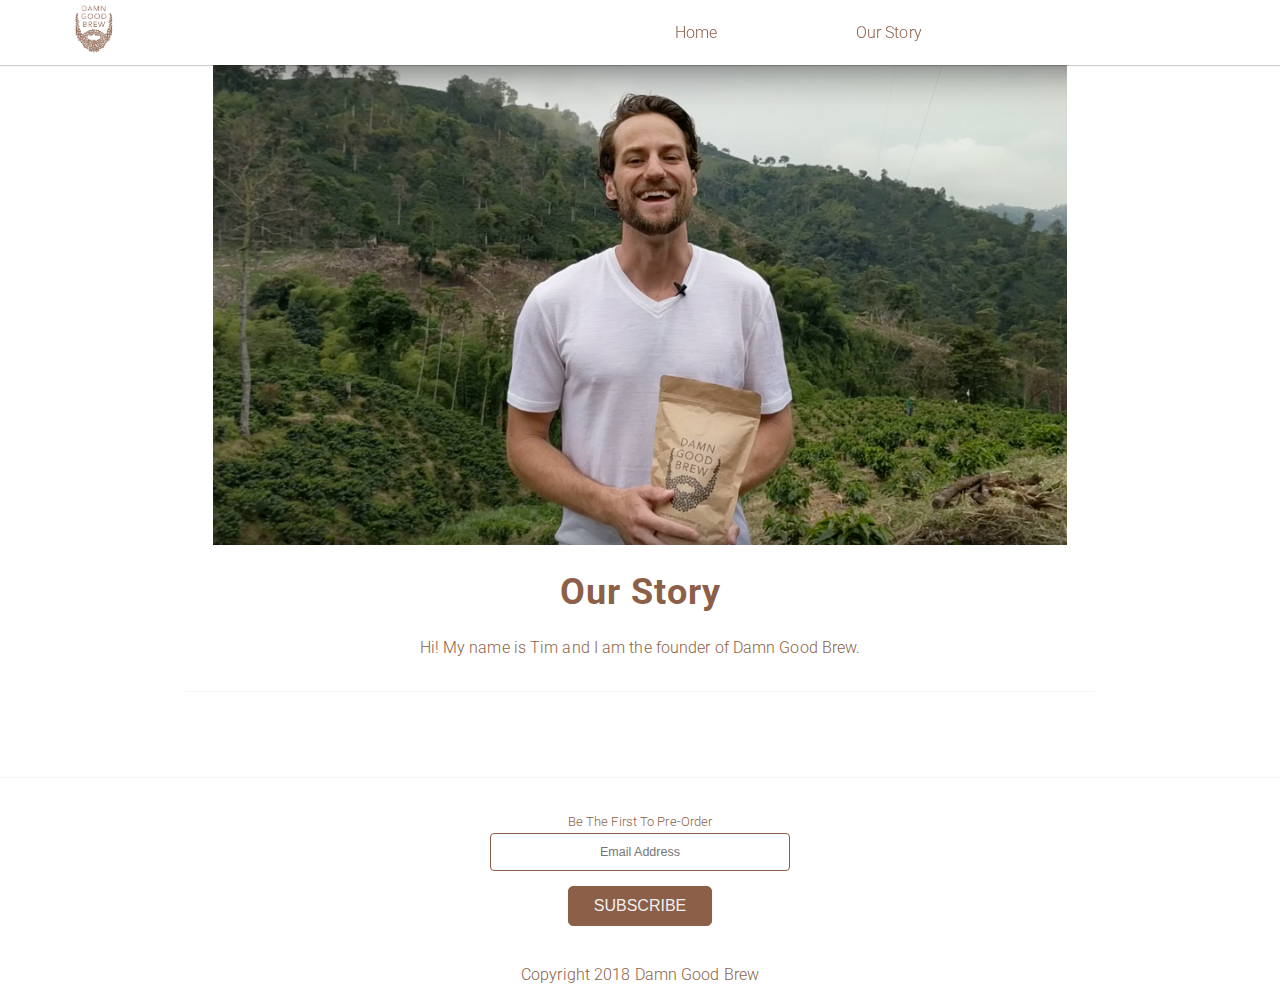
==== about.html @ 1d18ac54 "added about page" ====
<!DOCTYPE html>

<html>

	<head>
		<!-- Global site tag (gtag.js) - Google Analytics -->
		<script async src="https://www.googletagmanager.com/gtag/js?id=UA-119664334-1"></script>
		<script>
		  window.dataLayer = window.dataLayer || [];
		  function gtag(){dataLayer.push(arguments);}
		  gtag('js', new Date());
		  gtag('config', 'UA-119664334-1');
		</script>

		<link rel="stylesheet" type="text/css" href="./useful.ly.css">

		<link href="https://fonts.googleapis.com/css?family=Roboto:300,500" rel="stylesheet">
		<link rel="stylesheet" href="https://use.fontawesome.com/releases/v5.0.13/css/all.css" integrity="sha384-DNOHZ68U8hZfKXOrtjWvjxusGo9WQnrNx2sqG0tfsghAvtVlRW3tvkXWZh58N9jp" crossorigin="anonymous">
		<link href="https://cdn.snipcart.com/themes/2.0/base/snipcart.min.css" type="text/css" rel="stylesheet" />

		<!-- SEO meta tags -->
		<title>DamnGoodBrew</title>
		<meta name="viewport" content="width=device-width, initial-scale=1">
		<meta name="keywords" content="Cold Brew, Coffee, Iced Coffee, Fair Trade, Organic, Single-Origin, Quality Coffee">
		<meta name="description" content="Have the best coffee anywhere you go with #damngoodbrew">
		<link rel="shortcut icon" href="./img/favicon.png" />
		<meta name="google-site-verification" content="-f8eXRr4Ea2OUamCsB8qsf9kHqmr0ABTyuolC-84EpI" />
		<meta name="p:domain_verify" content="388784ecf19bbda158e9091c620f6331"/>
	</head>

	<body>
		
		<!-- Begin Navigation Bar -->
		<div id="close-nav" class="menu hidden-desktop">
			<i class="fas fa-times fa-lg"></i>
		</div>
		<div id="open-nav" class="menu hidden-desktop">
			<i class="fas fa-bars fa-lg"></i>
		</div>

		<nav id="nav" class="nav flex center hidden-mobile">
			<a href="index.html">
				<img class="logo" src="./img/logo.jpg">
			</a>
			<div></div>
			<div></div>
			<div></div>
			<a href="/">Home</a>
			<a href="/about">Our Story</a>
			<div style="max-width: 250px;">
				<a href="https://www.instagram.com/damngoodbrew/" target="_blank">
					<i class="fab fa-instagram fa-lg"></i>
				</a>
				<a href="https://www.facebook.com/Damn-Good-Brew-176908019649167/" target="_blank">
					<i class="fab fa-facebook-f fa-lg"></i>
				</a>
				<a href="https://www.youtube.com/" target="_blank">
					<i class="fab fa-youtube fa-lg"></i>
				</a>
			</div>
		</nav>
		<!-- End Navigation Bar -->








		<!-- Begin Homepage Here -->
		<div style="padding-top: 65px;" class="flex flex-8 center text-center">
			<img src="./img/about-hero.jpg">
		</div>







		<section>
			<div class="text-center">
				<h2><b>Our Story</b></h2>
				<p>Hi! My name is Tim and I am the founder of Damn Good Brew.</p>
			</div>

			<hr/>

		</section>


		




		<hr/>

		<!-- Mailchimp Form -->
		<div id="mc_embed_signup" class="flex center text-center">
			<form action="https://useful.us3.list-manage.com/subscribe/post?u=039197b0b22c39f4adf21fc88&amp;id=5b25f9b28f" method="post" id="mc-embedded-subscribe-form" name="mc-embedded-subscribe-form" class="validate" target="_blank" novalidate>
				<div id="mc_embed_signup_scroll">
					<small>Be The First To Pre-Order</small>
					<input type="email" placeholder="Email Address" value="" name="EMAIL" class="required" id="mce-EMAIL">
					
					<div id="mce-responses">
						<div id="mce-error-response" style="display:none"></div>
						<div id="mce-success-response" style="display:none"></div>
					</div>    
					<!-- real people should not fill this in and expect good things - do not remove this or risk form bot signups-->
					
					<div style="position: absolute; left: -5000px;" aria-hidden="true">
						<input type="text" name="b_039197b0b22c39f4adf21fc88_5b25f9b28f" tabindex="-1" value="">
					</div>
					
					<input type="submit" value="Subscribe" name="subscribe" id="mc-embedded-subscribe" class="button">
				</div>
			</form>
		</div>

		<!-- Begin Footer Here -->
		<footer class="text-center">
			<div style="max-width: 250px;" class="flex center">
				<a href="https://www.instagram.com/damngoodbrew/" target="_blank">
					<i class="fab fa-instagram fa-lg"></i>
				</a>
				<a href="https://www.facebook.com/Damn-Good-Brew-176908019649167/" target="_blank">
					<i class="fab fa-facebook-f fa-lg"></i>
				</a>
				<a href="https://www.youtube.com/" target="_blank">
					<i class="fab fa-youtube fa-lg"></i>
				</a>
			</div>

			<p>Copyright 2018 Damn Good Brew</p>
		</footer>

	</body>

	<script src="https://ajax.googleapis.com/ajax/libs/jquery/3.3.1/jquery.min.js"></script>
	<script src="https://cdn.snipcart.com/scripts/2.0/snipcart.js" id="snipcart" data-api-key="N2JjYmRiOGYtZDVmOS00MzUwLTlhNGEtM2QwZTgwNTVjYjM2NjM2NjM5MzI3Nzk4NjI0NTAx"></script>
	<script src="./useful.ly.js"></script>

</html>
---- useful.ly.css ----
*,
*:after,
*:before {
  box-sizing: inherit;
  margin: 0;
}

html {
  box-sizing: border-box;
  font-size: 62.5%;
}

body {
  color: #8b5f48;
  font-family: 'Roboto', sans-serif, Helvetica; 
  font-size: 1.6rem;
  font-weight: 300;
  letter-spacing: .01rem;
  line-height: 1.6;
}

h1,
h2,
h3,
h4,
h5,
h6 {
  font-weight: 300;
  letter-spacing: .1rem;
  margin-bottom: 2.0rem;
  margin-top: 0;
}

h1 {
  font-size: 4.6rem;
  line-height: 1.2;
}

h2 {
  font-size: 3.6rem;
  line-height: 1.25;
}

h3 {
  font-size: 2.8rem;
  line-height: 1.3;
}

h4 {
  font-size: 2.2rem;
  line-height: 1.35;
}

h5 {
  font-size: 1.8rem;
  line-height: 1.5;
}

h6 {
  font-size: 1.6rem;
  line-height: 1.4;
}

b,
strong {
  font-weight: bold;
}

p {
  margin-top: 0;
  margin-bottom: 1.5rem;
}

input,
select,
textarea {
  margin-bottom: 1.5rem;
}

img {
  max-width: 100%;
}

hr {
  border: 0;
  border-top: 0.1rem solid #f4f5f6;
  margin: 3.0rem 0;
}

.button,
button,
input[type='submit'] {
  padding: 10px 25px;
  border: 1px solid #8b5f48;
  font-size: 16px;
  color: #efefef;
  background-color: #8b5f48;
  border-radius: .5rem;
  text-transform: uppercase;
  margin-bottom: 1.0rem;
}

.button:hover,
button:hover,
input[type='submit']:hover {
  background-color: #6f4c3a;
  border: 1px solid #6f4c3a;
}

input[type='email'],
input[type='number'],
input[type='password'],
input[type='text'],
textarea,
select {
  border: 0.1rem solid #8b5f48;
  color: #8b5f48;
  border-radius: .4rem;
  box-shadow: none;
  box-sizing: inherit;
  height: 3.8rem;
  padding: .6rem 1.0rem;
  width: 100%;
  max-width: 300px;
  text-align: center;
  font-size: 1.25rem;
  padding-right: 1rem;
}

input[type='email']:focus,
input[type='number']:focus,
input[type='password']:focus,
input[type='text']:focus,
textarea:focus,
select:focus {
  outline: 0;
}

input[type='checkbox'],
input[type='radio'] {
  display: inline;
}

label {
  display: block;
  font-size: 1.6rem;
  font-weight: 700;
  margin-bottom: .5rem;
}

a {
  color: #8b5f48;
  text-decoration: none;
}

a:focus, 
a:hover {
  color: #6f4c3a;
}

i {
  padding: 25px;
}

section {
  max-width: 960px;
  margin: auto;
  padding: 25px;
}

/* Flexbox Properties Start */ 
.flex  {
  display: flex;        
  flex-wrap: wrap;
}
.center {
  justify-content: space-around;
  align-items: center;
  margin: auto;
}
.left {
  justify-content: flex-start;
}
.right {
  justify-content: flex-end;
}
.bottom {
  align-items: flex-end;
}
.top {
  align-items: flex-start;
}
/* Flexbox Properties End */ 

.text-center {
  text-align: center;
}
.text-left {
  text-align: left;
}
.text-right {
  text-align: right;
}
.hidden-desktop {
  display: none;
}
.hidden-mobile {
  display: flex;
}
.hidden {
  display: none !important;
}

/* Grid System Desktop */ 
.flex-12 {
  width: 100%;
}
.flex-11 {
  width: 91.6666%;
}
.flex-10 {
  width: 83.3333%;
}
.flex-9 {
  width: 74.9999%;
}
.flex-8 {
  width: 66.6666%;
}
.flex-7 {
  width: 58.3333%;
}
.flex-6 {
  width: 50%;
}
.flex-5 {
  width: 41.6666%;
}
.flex-4 {
  width: 33.3333%;
}
.flex-3 {
  width: 25%;
}
.flex-2 {
  width: 16.6666%;
}
.flex-1 {
  width: 8.3333%;
}

/* Modal Start */
.modal {
  position: fixed; /* Stay in place */
  z-index: 1; /* Sit on top */
  top: 0;
  left: 0;
  width: 100%; /* Full width */
  height: 100%; /* Full height */
  background-color: #000; /* Fallback color */
  background-color: rgba(0,0,0,0.4); /* Black w/ opacity */
}
.modal-content {
  background-color: #fff;
  padding: 25px;
}
/* Modal End */

.nav {
  height: 65px;
  box-shadow: 0 1px 1px rgba(0,0,0,.2);
  position: fixed;
  width: 100%;
  background-color: #fff;
  top: 0;
}

.logo {
  width: 50px;
}

.box {
  background-color: #fff;
  box-shadow: 1px 2px 3px rgba(0,0,0,.5);
  padding: 25px;
}

.blog-post {
  padding-top: 75px;
}

.instagram-post {
  padding: 25px;
  max-width: 300px;
}

.arrow {
  width: 100px;
  padding: 20px;
}

.hero {
  background-image: url(./img/beans.jpg);
  background-size: cover;
  background-position: center;
  min-height: 100vh;
}

@media only screen and (max-width : 480px) {
  .flex-mobile-12 {
    width: 100%;
  }
  .flex-mobile-11 {
    width: 91.6666%;
  }
  .flex-mobile-10 {
    width: 83.3333%;
  }
  .flex-mobile-9 {
    width: 74.9999%;
  }
  .flex-mobile-8 {
    width: 66.6666%;
  }
  .flex-mobile-7 {
    width: 58.3333%;
  }
  .flex-mobile-6 {
    width: 50%;
  }
  .flex-mobile-5 {
    width: 41.6666%;
  }
  .flex-mobile-4 {
    width: 33.3333%;
  }
  .flex-mobile-3 {
    width: 25%;
  }
  .flex-mobile-2 {
    width: 16.6666%;
  }
  .flex-mobile-1 {
    width: 8.3333%;
  }
  .hidden-desktop {
    display: flex;
  }
  .hidden-mobile {
    display: none;
  }
  .reverse {
    flex-direction: column-reverse;
  }

  .nav {
    height: 100%;
    width: 100%;
    z-index: 1;
    top: 0;
    left: 0;
    flex-direction: column;
  }

  .menu {
    display: block;
    position: fixed;
    top: 0;
    right: 0;
    z-index: 2; 
    background-color: #fff;
  }
  
  .logo {
    width: 150px;
  }
}


.youtube {
  position: relative;
  padding-bottom: 35.25%; /* 16:9 */
  padding-top: 25px;
  height: 0;
}
.youtube iframe {
  position: absolute;
  top: 0;
  left: 0;
  width: 100%;
  height: 100%;
}
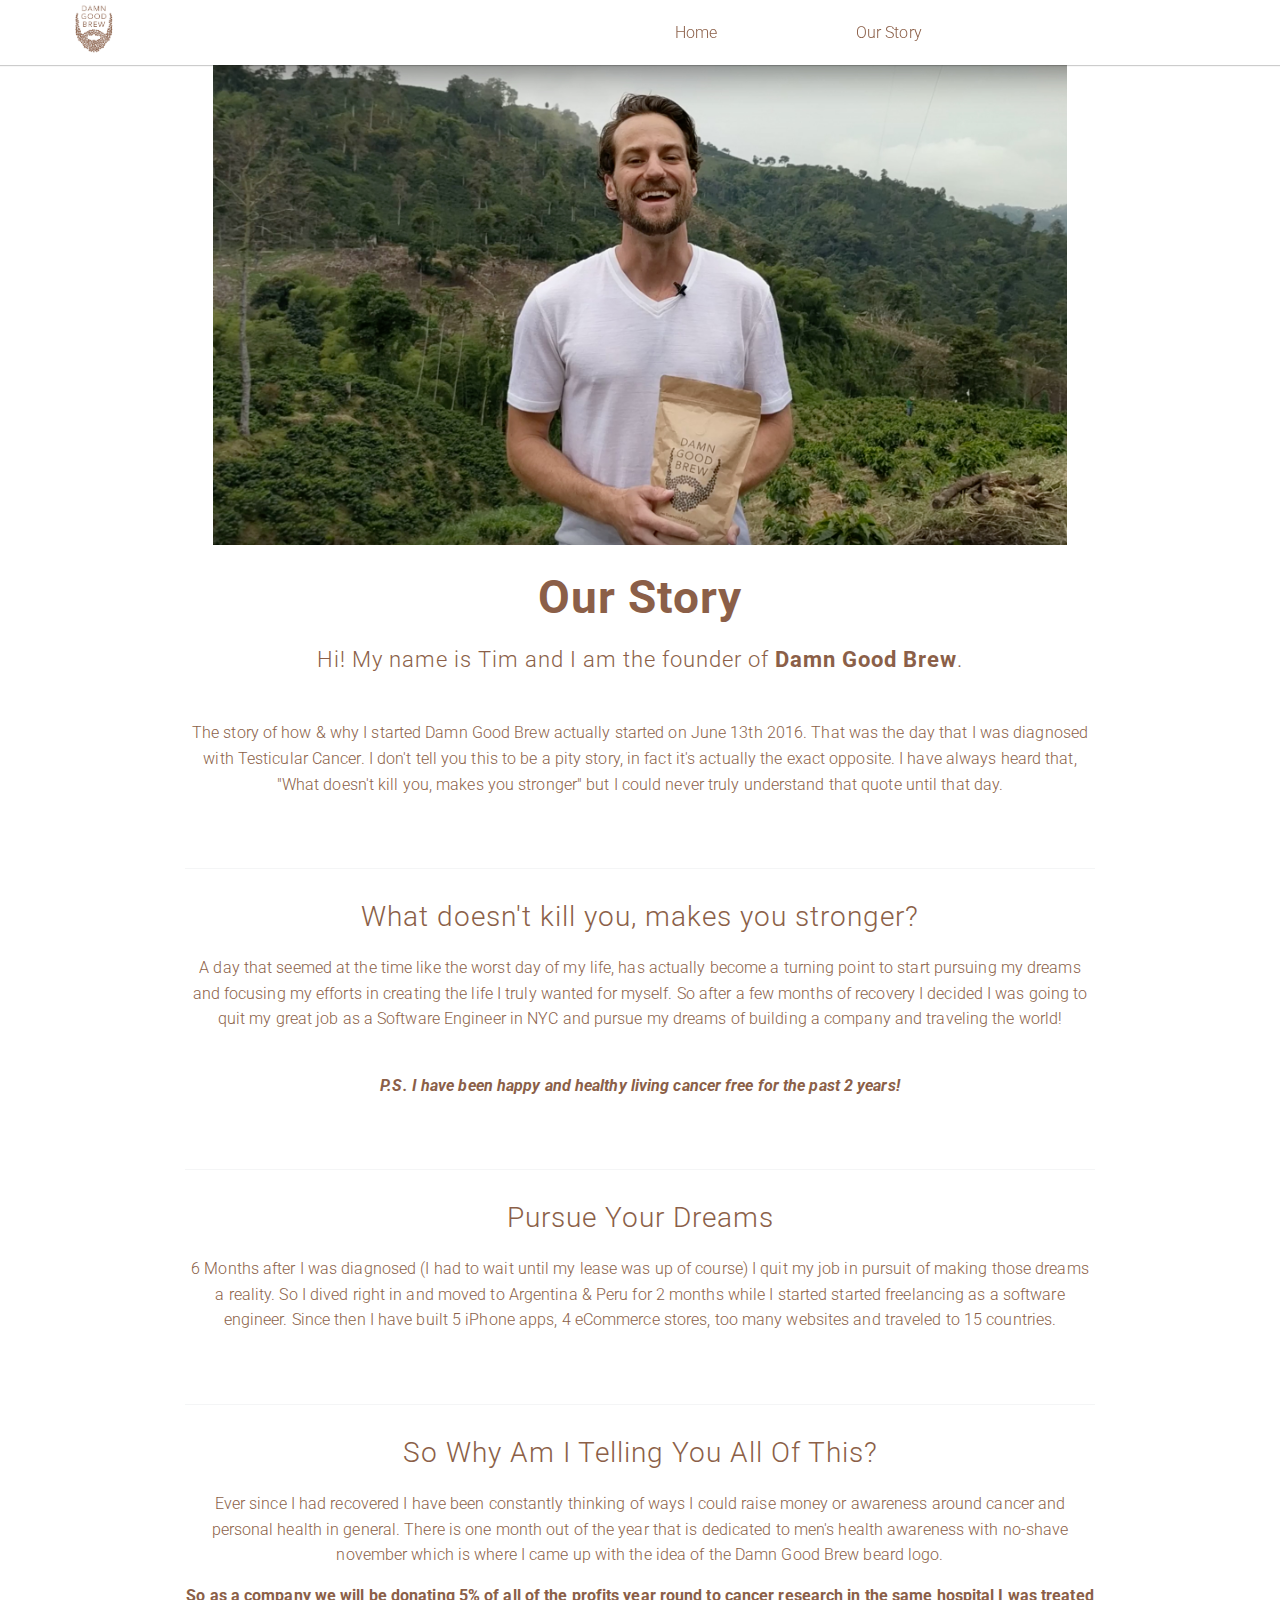
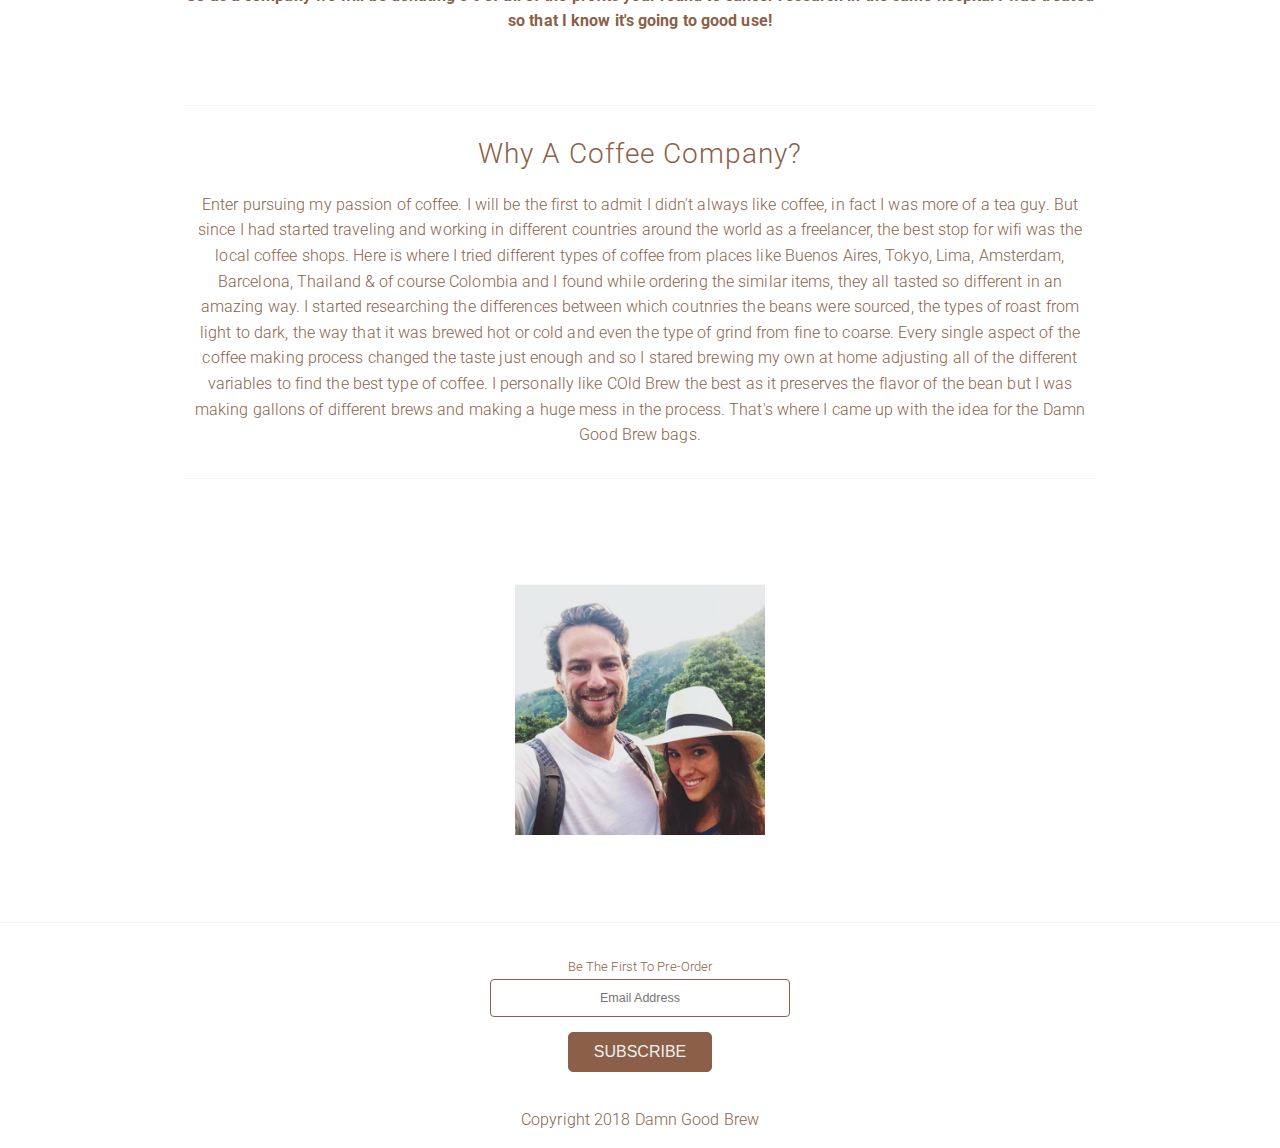
==== commit 5c45be17: "added first iteration of the about page" ====
--- a/about.html
+++ b/about.html
@@ -39,7 +39,7 @@
 		</div>
 
 		<nav id="nav" class="nav flex center hidden-mobile">
-			<a href="index.html">
+			<a href="/">
 				<img class="logo" src="./img/logo.jpg">
 			</a>
 			<div></div>
@@ -51,10 +51,10 @@
 				<a href="https://www.instagram.com/damngoodbrew/" target="_blank">
 					<i class="fab fa-instagram fa-lg"></i>
 				</a>
-				<a href="https://www.facebook.com/Damn-Good-Brew-176908019649167/" target="_blank">
+				<a href="https://www.facebook.com/DamnGoodBrew-2046188692299612/" target="_blank">
 					<i class="fab fa-facebook-f fa-lg"></i>
 				</a>
-				<a href="https://www.youtube.com/" target="_blank">
+				<a href="https://www.youtube.com/channel/UCvCLh3Y07lJEbnAearKdtsg" target="_blank">
 					<i class="fab fa-youtube fa-lg"></i>
 				</a>
 			</div>
@@ -69,7 +69,7 @@
 
 
 		<!-- Begin Homepage Here -->
-		<div style="padding-top: 65px;" class="flex flex-8 center text-center">
+		<div style="padding-top: 65px;" class="flex flex-8 flex-mobile-12 center text-center">
 			<img src="./img/about-hero.jpg">
 		</div>
 
@@ -81,14 +81,49 @@
 
 		<section>
 			<div class="text-center">
-				<h2><b>Our Story</b></h2>
-				<p>Hi! My name is Tim and I am the founder of Damn Good Brew.</p>
+				<h1><b>Our Story</b></h1>
+				<h4>Hi! My name is Tim and I am the founder of <b>Damn Good Brew</b>.</h4>
+				<br/>
+
+				<p>The story of how & why I started Damn Good Brew actually started on June 13th 2016. That was the day that I was diagnosed with Testicular Cancer. I don't tell you this to be a pity story, in fact it's actually the exact opposite. I have always heard that, "What doesn't kill you, makes you stronger" but I could never truly understand that quote until that day.</p>
+				<br/>
+				<hr/>
+
+				<h3>What doesn't kill you, makes you stronger?</h3>
+				<p>A day that seemed at the time like the worst day of my life, has actually become a turning point to start pursuing my dreams and focusing my efforts in creating the life I truly wanted for myself. So after a few months of recovery I decided I was going to quit my great job as a Software Engineer in NYC and pursue my dreams of building a company and traveling the world!</p>
+				<br/>
+				
+				<p><b><i>P.S. I have been happy and healthy living cancer free for the past 2 years!</i></b></p>
+				<br/>
+
+				<hr/>
+				<h3>Pursue Your Dreams</h3>
+				<p>6 Months after I was diagnosed (I had to wait until my lease was up of course) I quit my job in pursuit of making those dreams a reality. So I dived right in and moved to Argentina & Peru for 2 months while I started started freelancing as a software engineer. Since then I have built 5 iPhone apps, 4 eCommerce stores, too many websites and traveled to 15 countries.</p>
+				<br/>
+				<hr/>
+
+				<h3>So Why Am I Telling You All Of This?</h3>
+				<p>Ever since I had recovered I have been constantly thinking of ways I could raise money or awareness around cancer and personal health in general. There is one month out of the year that is dedicated to men's health awareness with no-shave november which is where I came up with the idea of the Damn Good Brew beard logo.</p>
+				<p><b>So as a company we will be donating 5% of all of the profits year round to cancer research in the same hospital I was treated so that I know it's going to good use!</b></p>
+				<br/>
+				<hr/>
+
+				<h3>Why A Coffee Company?</h3>
+				<p>Enter pursuing my passion of coffee. I will be the first to admit I didn't always like coffee, in fact I was more of a tea guy. But since I had started traveling and working in different countries around the world as a freelancer, the best stop for wifi was the local coffee shops. Here is where I tried different types of coffee from places like Buenos Aires, Tokyo, Lima, Amsterdam, Barcelona, Thailand & of course Colombia and I found while ordering the similar items, they all tasted so different in an amazing way. I started researching the differences between which coutnries the beans were sourced, the types of roast from light to dark, the way that it was brewed hot or cold and even the type of grind from fine to coarse. Every single aspect of the coffee making process changed the taste just enough and so I stared brewing my own at home adjusting all of the different variables to find the best type of coffee. I personally like COld Brew the best as it preserves the flavor of the bean but I was making gallons of different brews and making a huge mess in the process. That's where I came up with the idea for the Damn Good Brew bags. </p>
+
 			</div>
 
 			<hr/>
 
 		</section>
 
+
+
+		<section class="text-center">
+			<a href="https://www.instagram.com/damngoodbrew/" target="_blank">
+				<img class="instagram-post" src="./img/instagram-3.jpg">
+			</a>
+		</section>
 
 		
 
@@ -125,10 +160,10 @@
 				<a href="https://www.instagram.com/damngoodbrew/" target="_blank">
 					<i class="fab fa-instagram fa-lg"></i>
 				</a>
-				<a href="https://www.facebook.com/Damn-Good-Brew-176908019649167/" target="_blank">
+				<a href="https://www.facebook.com/DamnGoodBrew-2046188692299612/" target="_blank">
 					<i class="fab fa-facebook-f fa-lg"></i>
 				</a>
-				<a href="https://www.youtube.com/" target="_blank">
+				<a href="https://www.youtube.com/channel/UCvCLh3Y07lJEbnAearKdtsg" target="_blank">
 					<i class="fab fa-youtube fa-lg"></i>
 				</a>
 			</div>
@@ -139,7 +174,6 @@
 	</body>
 
 	<script src="https://ajax.googleapis.com/ajax/libs/jquery/3.3.1/jquery.min.js"></script>
-	<script src="https://cdn.snipcart.com/scripts/2.0/snipcart.js" id="snipcart" data-api-key="N2JjYmRiOGYtZDVmOS00MzUwLTlhNGEtM2QwZTgwNTVjYjM2NjM2NjM5MzI3Nzk4NjI0NTAx"></script>
 	<script src="./useful.ly.js"></script>
 
 </html>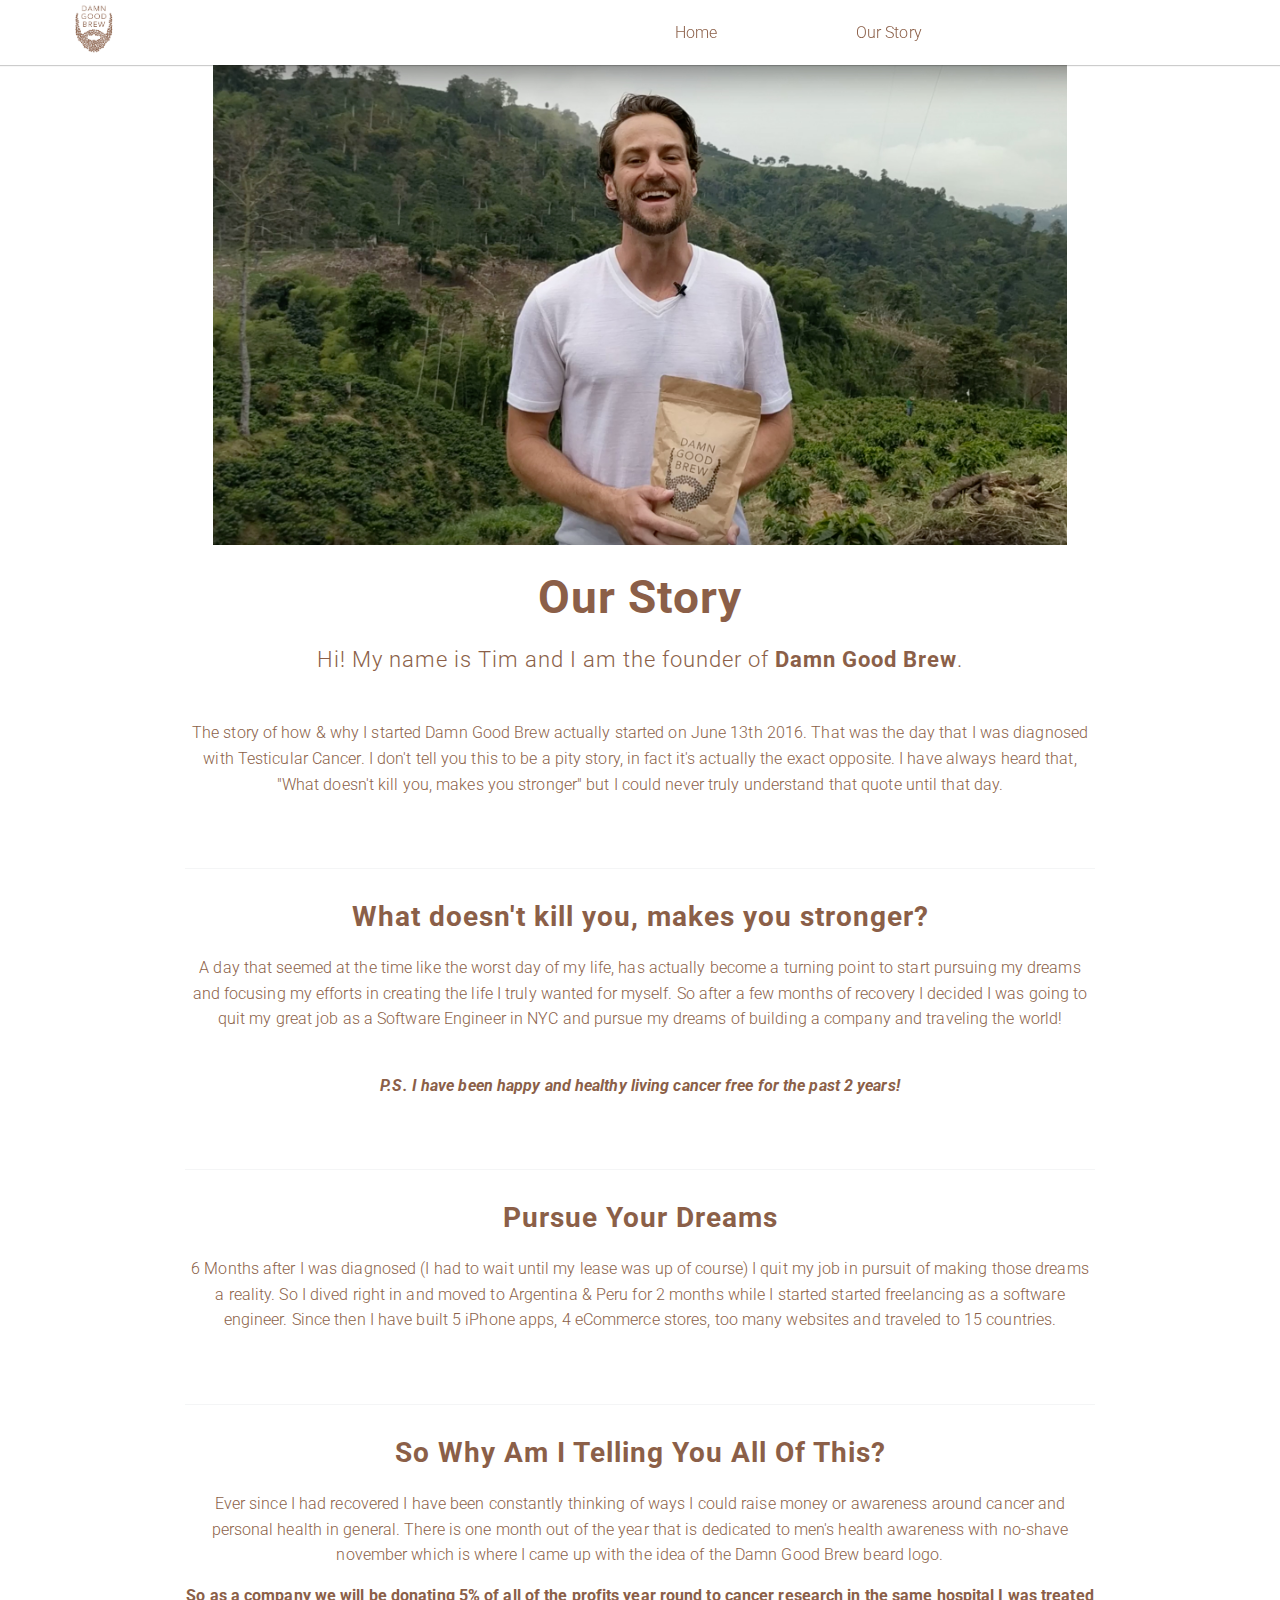
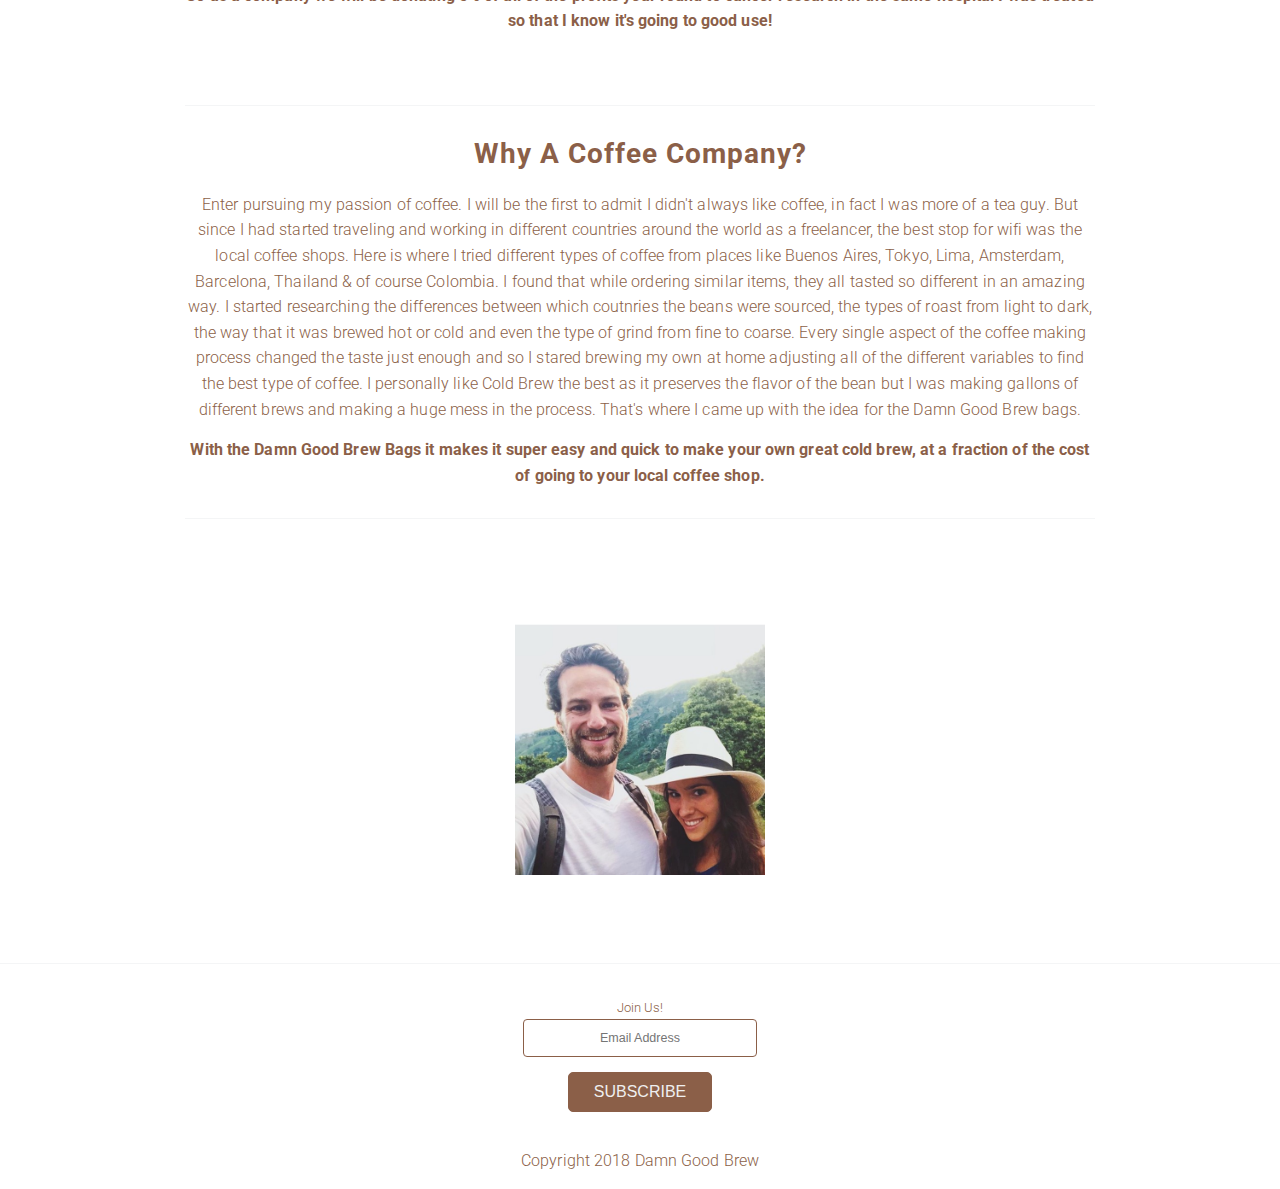
==== commit 818600d8: "fixed nav" ====
--- a/about.html
+++ b/about.html
@@ -42,9 +42,9 @@
 			<a href="/">
 				<img class="logo" src="./img/logo.jpg">
 			</a>
-			<div></div>
-			<div></div>
-			<div></div>
+			<div class="hidden-mobile"></div>
+			<div class="hidden-mobile"></div>
+			<div class="hidden-mobile"></div>
 			<a href="/">Home</a>
 			<a href="/about">Our Story</a>
 			<div style="max-width: 250px;">
@@ -89,7 +89,7 @@
 				<br/>
 				<hr/>
 
-				<h3>What doesn't kill you, makes you stronger?</h3>
+				<h3><b>What doesn't kill you, makes you stronger?</b></h3>
 				<p>A day that seemed at the time like the worst day of my life, has actually become a turning point to start pursuing my dreams and focusing my efforts in creating the life I truly wanted for myself. So after a few months of recovery I decided I was going to quit my great job as a Software Engineer in NYC and pursue my dreams of building a company and traveling the world!</p>
 				<br/>
 				
@@ -97,19 +97,21 @@
 				<br/>
 
 				<hr/>
-				<h3>Pursue Your Dreams</h3>
+				<h3><b>Pursue Your Dreams</b></h3>
 				<p>6 Months after I was diagnosed (I had to wait until my lease was up of course) I quit my job in pursuit of making those dreams a reality. So I dived right in and moved to Argentina & Peru for 2 months while I started started freelancing as a software engineer. Since then I have built 5 iPhone apps, 4 eCommerce stores, too many websites and traveled to 15 countries.</p>
 				<br/>
 				<hr/>
 
-				<h3>So Why Am I Telling You All Of This?</h3>
+				<h3><b>So Why Am I Telling You All Of This?</b></h3>
 				<p>Ever since I had recovered I have been constantly thinking of ways I could raise money or awareness around cancer and personal health in general. There is one month out of the year that is dedicated to men's health awareness with no-shave november which is where I came up with the idea of the Damn Good Brew beard logo.</p>
 				<p><b>So as a company we will be donating 5% of all of the profits year round to cancer research in the same hospital I was treated so that I know it's going to good use!</b></p>
 				<br/>
 				<hr/>
 
-				<h3>Why A Coffee Company?</h3>
-				<p>Enter pursuing my passion of coffee. I will be the first to admit I didn't always like coffee, in fact I was more of a tea guy. But since I had started traveling and working in different countries around the world as a freelancer, the best stop for wifi was the local coffee shops. Here is where I tried different types of coffee from places like Buenos Aires, Tokyo, Lima, Amsterdam, Barcelona, Thailand & of course Colombia and I found while ordering the similar items, they all tasted so different in an amazing way. I started researching the differences between which coutnries the beans were sourced, the types of roast from light to dark, the way that it was brewed hot or cold and even the type of grind from fine to coarse. Every single aspect of the coffee making process changed the taste just enough and so I stared brewing my own at home adjusting all of the different variables to find the best type of coffee. I personally like COld Brew the best as it preserves the flavor of the bean but I was making gallons of different brews and making a huge mess in the process. That's where I came up with the idea for the Damn Good Brew bags. </p>
+				<h3><b>Why A Coffee Company?</b></h3>
+				<p>Enter pursuing my passion of coffee. I will be the first to admit I didn't always like coffee, in fact I was more of a tea guy. But since I had started traveling and working in different countries around the world as a freelancer, the best stop for wifi was the local coffee shops. Here is where I tried different types of coffee from places like Buenos Aires, Tokyo, Lima, Amsterdam, Barcelona, Thailand & of course Colombia. I found that while ordering similar items, they all tasted so different in an amazing way. I started researching the differences between which coutnries the beans were sourced, the types of roast from light to dark, the way that it was brewed hot or cold and even the type of grind from fine to coarse. Every single aspect of the coffee making process changed the taste just enough and so I stared brewing my own at home adjusting all of the different variables to find the best type of coffee. I personally like Cold Brew the best as it preserves the flavor of the bean but I was making gallons of different brews and making a huge mess in the process. That's where I came up with the idea for the Damn Good Brew bags.</p>
+
+				<p><b>With the Damn Good Brew Bags it makes it super easy and quick to make your own great cold brew, at a fraction of the cost of going to your local coffee shop.</b></p>
 
 			</div>
 
@@ -136,7 +138,7 @@
 		<div id="mc_embed_signup" class="flex center text-center">
 			<form action="https://useful.us3.list-manage.com/subscribe/post?u=039197b0b22c39f4adf21fc88&amp;id=5b25f9b28f" method="post" id="mc-embedded-subscribe-form" name="mc-embedded-subscribe-form" class="validate" target="_blank" novalidate>
 				<div id="mc_embed_signup_scroll">
-					<small>Be The First To Pre-Order</small>
+					<small>Join Us!</small>
 					<input type="email" placeholder="Email Address" value="" name="EMAIL" class="required" id="mce-EMAIL">
 					
 					<div id="mce-responses">
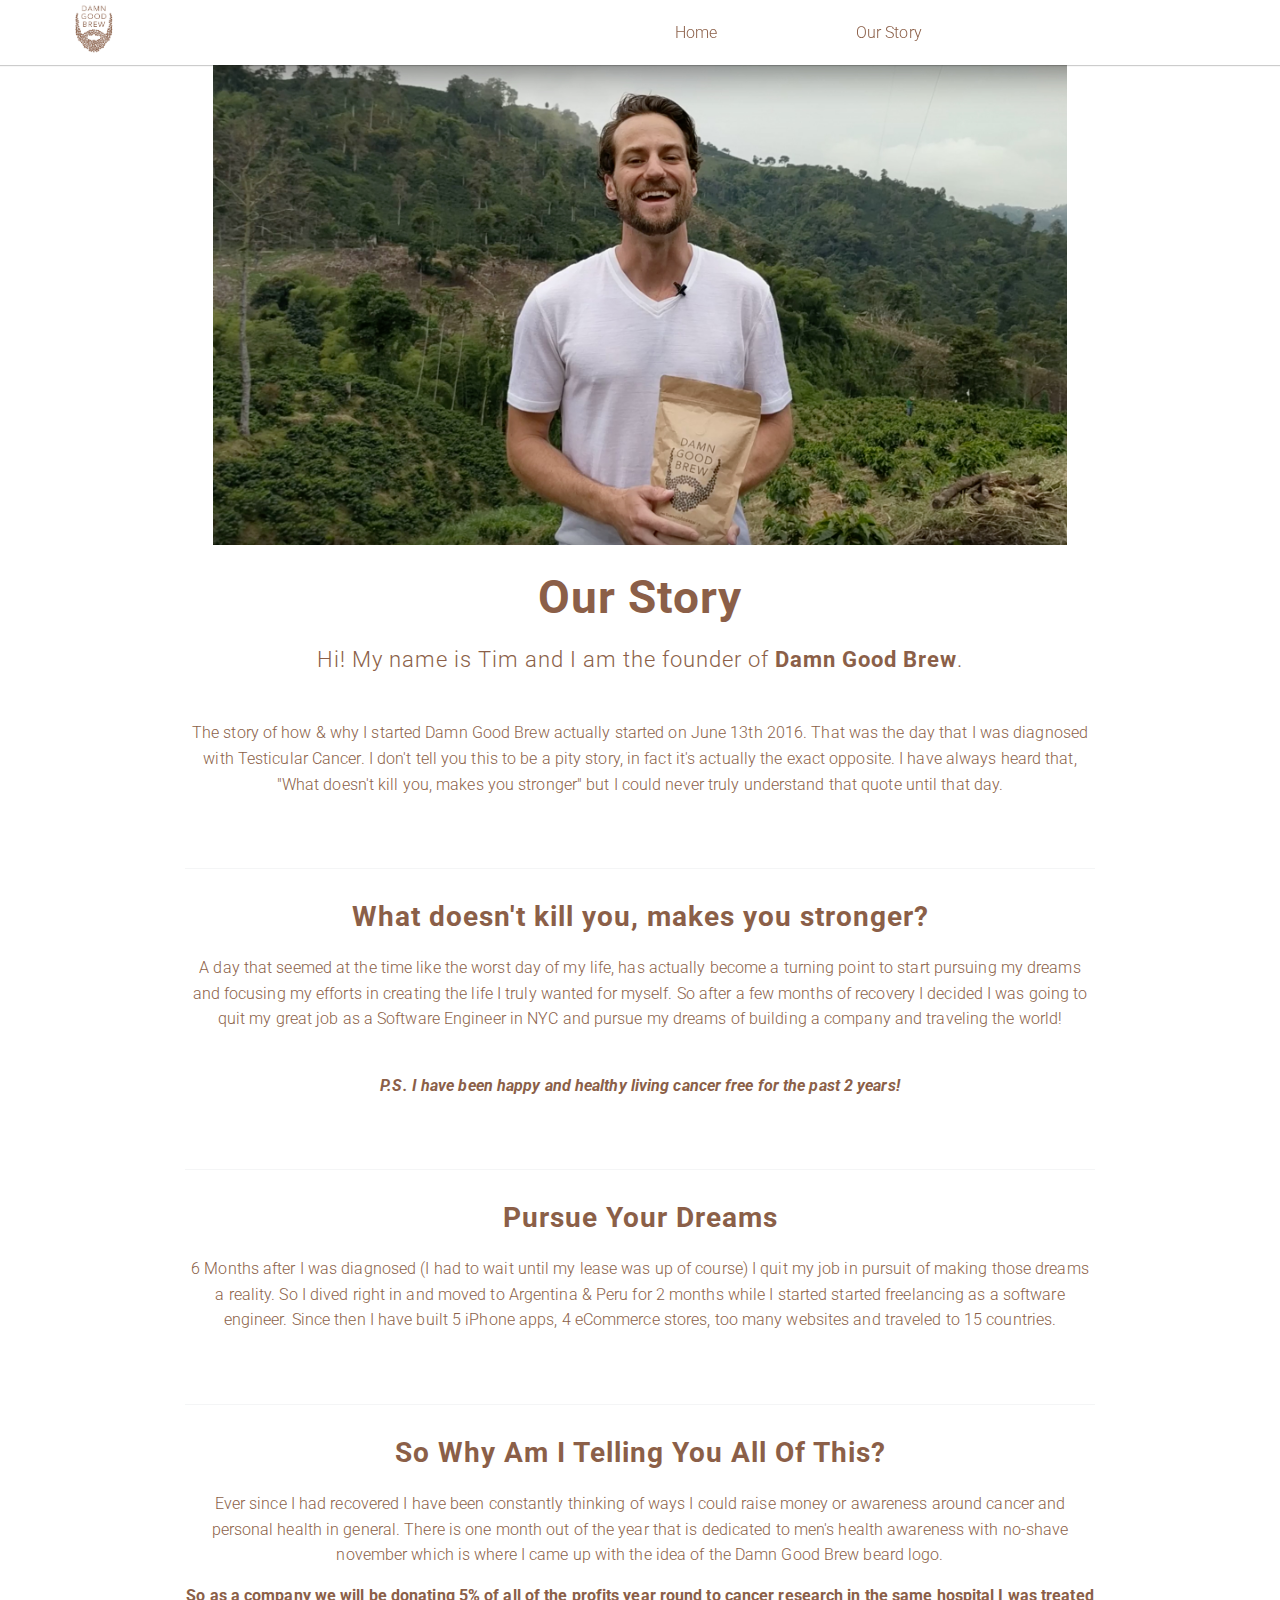
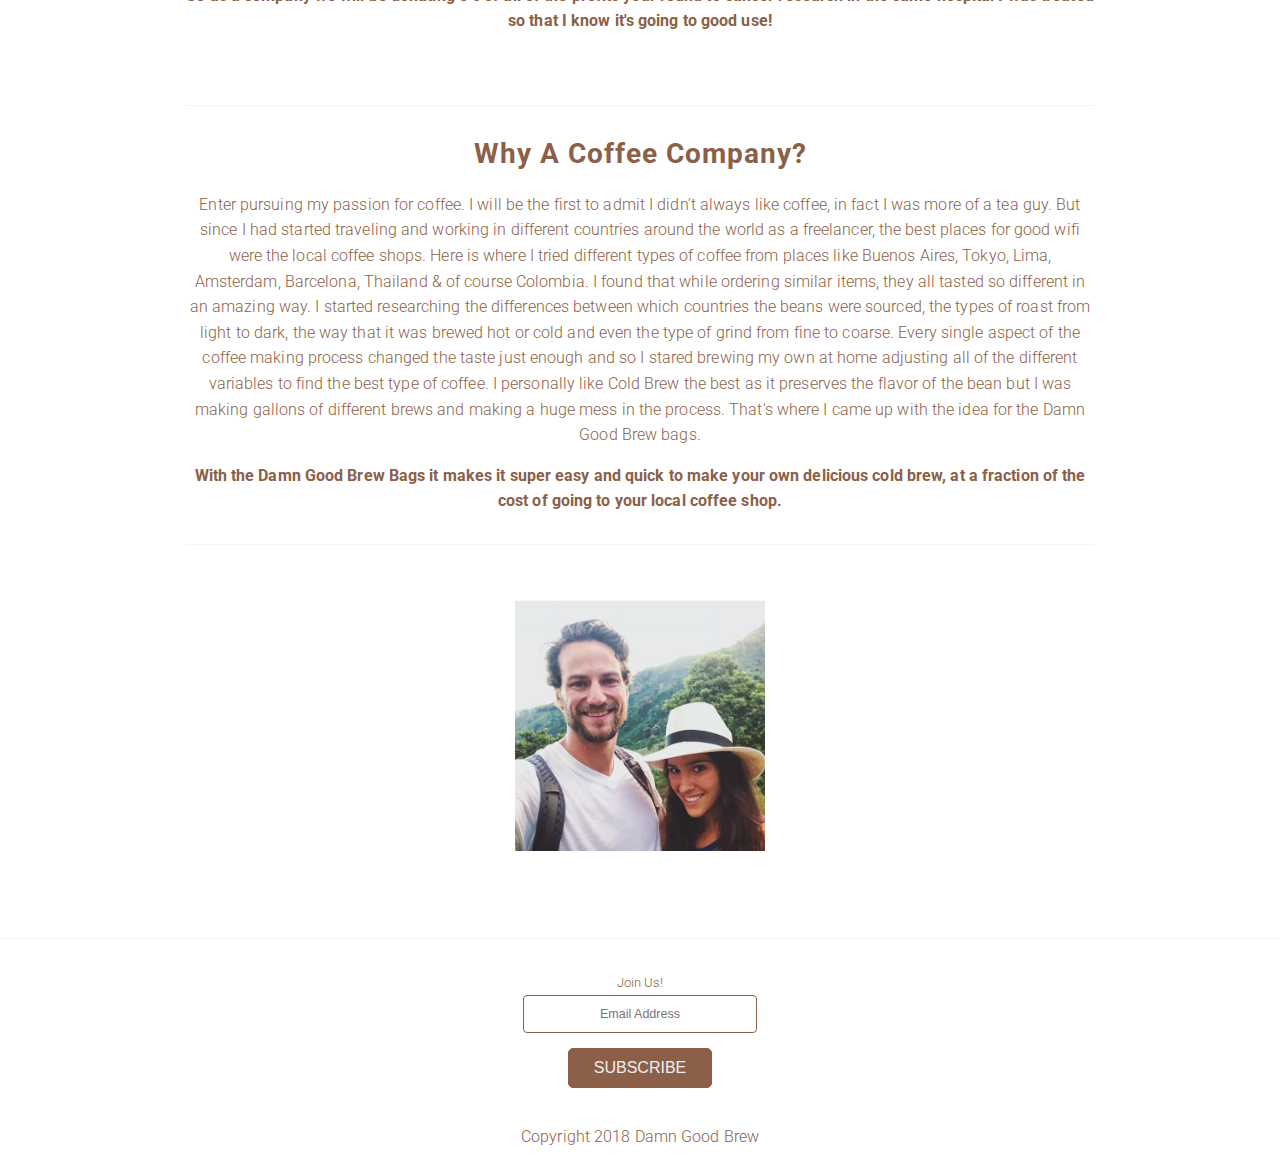
==== commit 10cb8049: "fixed nav" ====
--- a/about.html
+++ b/about.html
@@ -109,23 +109,24 @@
 				<hr/>
 
 				<h3><b>Why A Coffee Company?</b></h3>
-				<p>Enter pursuing my passion of coffee. I will be the first to admit I didn't always like coffee, in fact I was more of a tea guy. But since I had started traveling and working in different countries around the world as a freelancer, the best stop for wifi was the local coffee shops. Here is where I tried different types of coffee from places like Buenos Aires, Tokyo, Lima, Amsterdam, Barcelona, Thailand & of course Colombia. I found that while ordering similar items, they all tasted so different in an amazing way. I started researching the differences between which coutnries the beans were sourced, the types of roast from light to dark, the way that it was brewed hot or cold and even the type of grind from fine to coarse. Every single aspect of the coffee making process changed the taste just enough and so I stared brewing my own at home adjusting all of the different variables to find the best type of coffee. I personally like Cold Brew the best as it preserves the flavor of the bean but I was making gallons of different brews and making a huge mess in the process. That's where I came up with the idea for the Damn Good Brew bags.</p>
+				<p>Enter pursuing my passion for coffee. I will be the first to admit I didn't always like coffee, in fact I was more of a tea guy. But since I had started traveling and working in different countries around the world as a freelancer, the best places for good wifi were the local coffee shops. Here is where I tried different types of coffee from places like Buenos Aires, Tokyo, Lima, Amsterdam, Barcelona, Thailand & of course Colombia. I found that while ordering similar items, they all tasted so different in an amazing way. I started researching the differences between which countries the beans were sourced, the types of roast from light to dark, the way that it was brewed hot or cold and even the type of grind from fine to coarse. Every single aspect of the coffee making process changed the taste just enough and so I stared brewing my own at home adjusting all of the different variables to find the best type of coffee. I personally like Cold Brew the best as it preserves the flavor of the bean but I was making gallons of different brews and making a huge mess in the process. That's where I came up with the idea for the Damn Good Brew bags.</p>
 
-				<p><b>With the Damn Good Brew Bags it makes it super easy and quick to make your own great cold brew, at a fraction of the cost of going to your local coffee shop.</b></p>
+				<p><b>With the Damn Good Brew Bags it makes it super easy and quick to make your own delicious cold brew, at a fraction of the cost of going to your local coffee shop.</b></p>
 
 			</div>
 
 			<hr/>
-
+			
+			<div class="text-center">
+				<a href="https://www.instagram.com/damngoodbrew/" target="_blank">
+					<img class="instagram-post" src="./img/instagram-3.jpg">
+				</a>
+			</div>
 		</section>
 
 
 
-		<section class="text-center">
-			<a href="https://www.instagram.com/damngoodbrew/" target="_blank">
-				<img class="instagram-post" src="./img/instagram-3.jpg">
-			</a>
-		</section>
+
 
 		
 
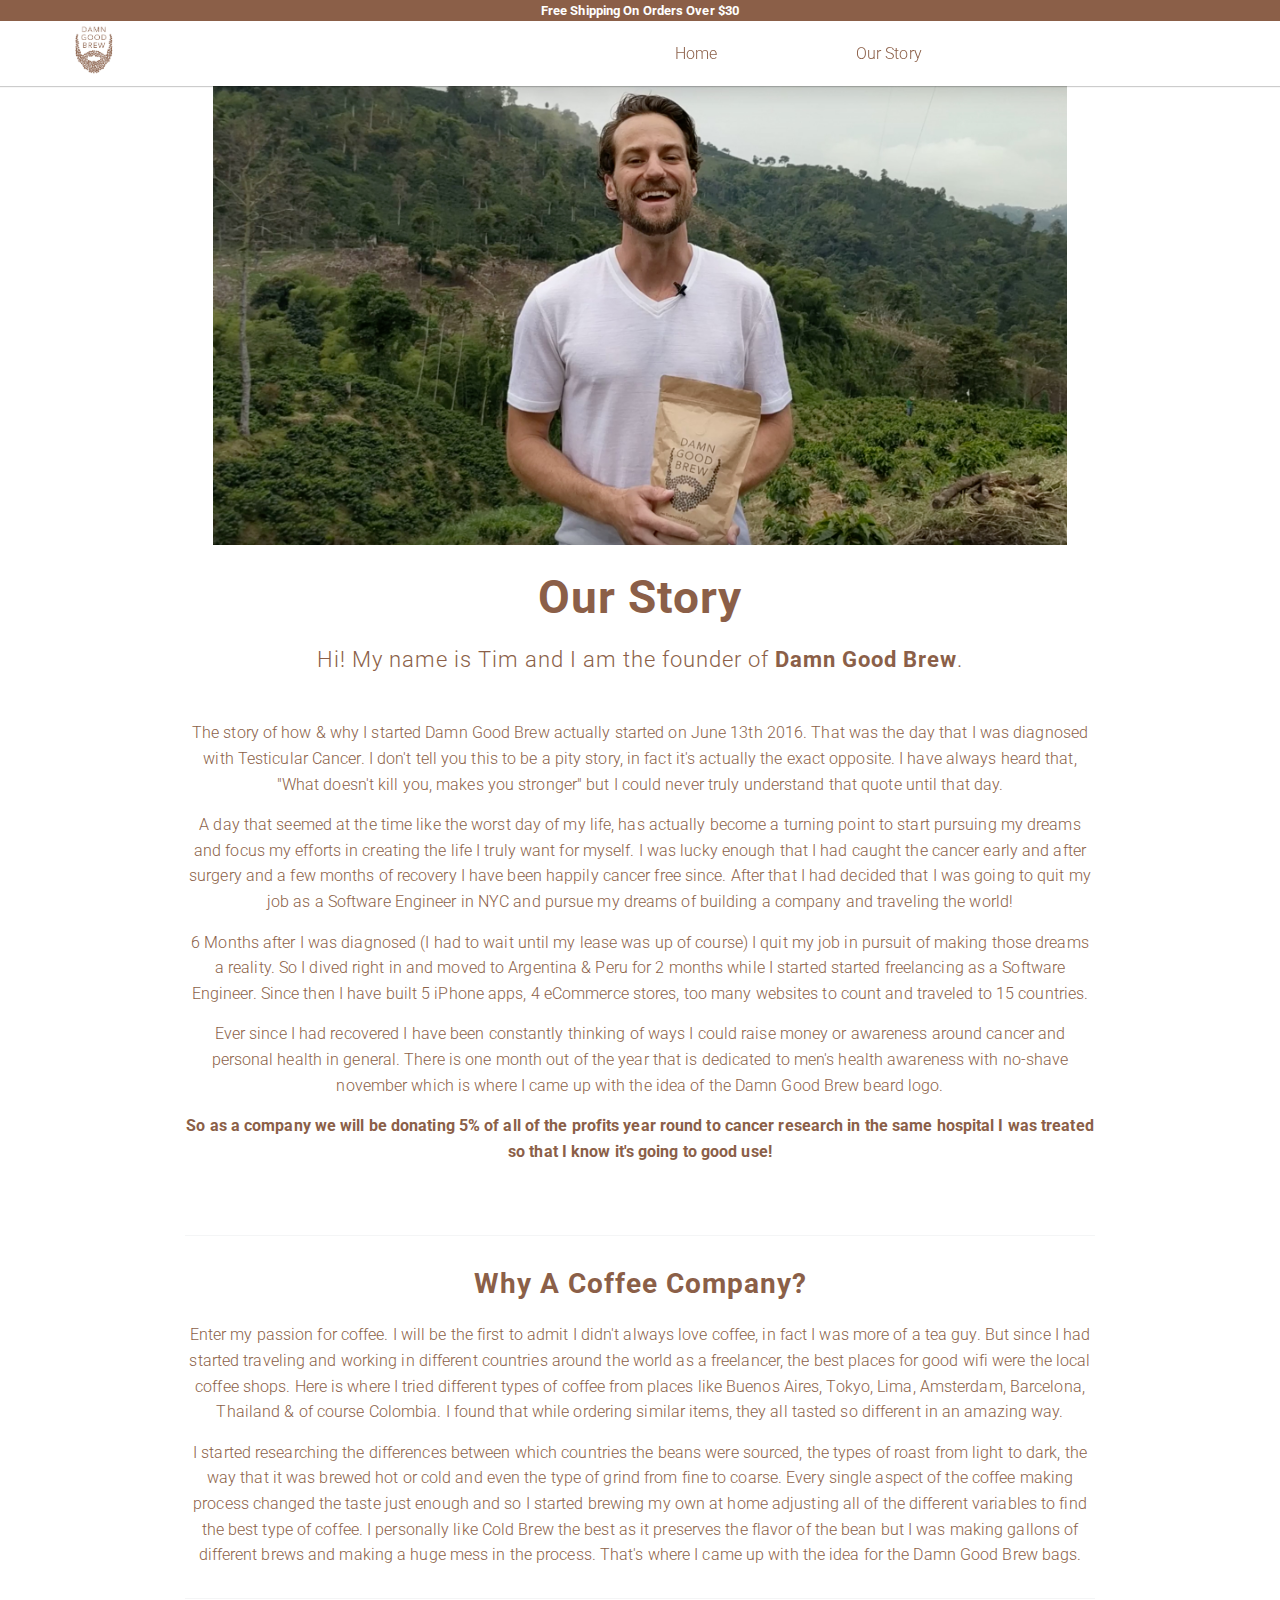
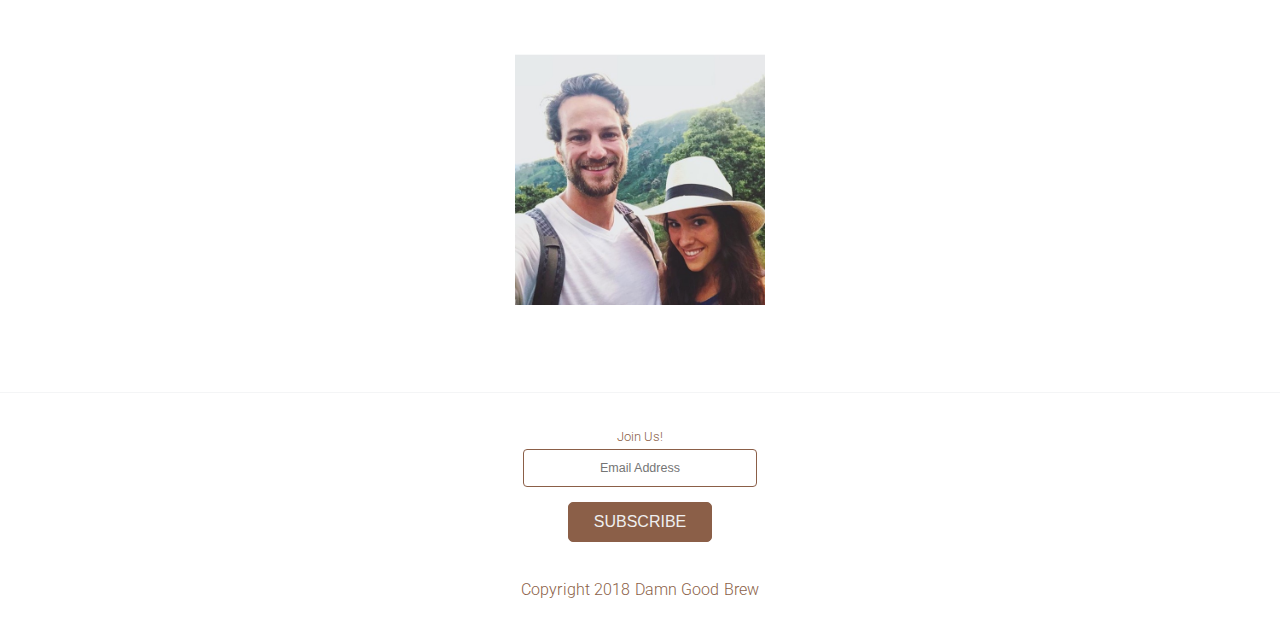
==== commit da1cc147: "added in modal contest" ====
--- a/about.html
+++ b/about.html
@@ -19,7 +19,7 @@
 		<link href="https://cdn.snipcart.com/themes/2.0/base/snipcart.min.css" type="text/css" rel="stylesheet" />
 
 		<!-- SEO meta tags -->
-		<title>DamnGoodBrew</title>
+		<title>About - DamnGoodBrew</title>
 		<meta name="viewport" content="width=device-width, initial-scale=1">
 		<meta name="keywords" content="Cold Brew, Coffee, Iced Coffee, Fair Trade, Organic, Single-Origin, Quality Coffee">
 		<meta name="description" content="Have the best coffee anywhere you go with #damngoodbrew">
@@ -38,6 +38,10 @@
 			<i class="fas fa-bars fa-lg"></i>
 		</div>
 
+		<div class="free-shipping hidden-mobile center">
+			<small><b>Free Shipping On Orders Over $30</b></small>
+		</div>
+		
 		<nav id="nav" class="nav flex center hidden-mobile">
 			<a href="/">
 				<img class="logo" src="./img/logo.jpg">
@@ -86,32 +90,20 @@
 				<br/>
 
 				<p>The story of how & why I started Damn Good Brew actually started on June 13th 2016. That was the day that I was diagnosed with Testicular Cancer. I don't tell you this to be a pity story, in fact it's actually the exact opposite. I have always heard that, "What doesn't kill you, makes you stronger" but I could never truly understand that quote until that day.</p>
-				<br/>
-				<hr/>
 
-				<h3><b>What doesn't kill you, makes you stronger?</b></h3>
-				<p>A day that seemed at the time like the worst day of my life, has actually become a turning point to start pursuing my dreams and focusing my efforts in creating the life I truly wanted for myself. So after a few months of recovery I decided I was going to quit my great job as a Software Engineer in NYC and pursue my dreams of building a company and traveling the world!</p>
-				<br/>
+				<p>A day that seemed at the time like the worst day of my life, has actually become a turning point to start pursuing my dreams and focus my efforts in creating the life I truly want for myself. I was lucky enough that I had caught the cancer early and after surgery and a few months of recovery I have been happily cancer free since. After that I had decided that I was going to quit my job as a Software Engineer in NYC and pursue my dreams of building a company and traveling the world!</p>
 				
-				<p><b><i>P.S. I have been happy and healthy living cancer free for the past 2 years!</i></b></p>
-				<br/>
+				<p>6 Months after I was diagnosed (I had to wait until my lease was up of course) I quit my job in pursuit of making those dreams a reality. So I dived right in and moved to Argentina & Peru for 2 months while I started started freelancing as a Software Engineer. Since then I have built 5 iPhone apps, 4 eCommerce stores, too many websites to count and traveled to 15 countries.</p>
 
-				<hr/>
-				<h3><b>Pursue Your Dreams</b></h3>
-				<p>6 Months after I was diagnosed (I had to wait until my lease was up of course) I quit my job in pursuit of making those dreams a reality. So I dived right in and moved to Argentina & Peru for 2 months while I started started freelancing as a software engineer. Since then I have built 5 iPhone apps, 4 eCommerce stores, too many websites and traveled to 15 countries.</p>
-				<br/>
-				<hr/>
-
-				<h3><b>So Why Am I Telling You All Of This?</b></h3>
 				<p>Ever since I had recovered I have been constantly thinking of ways I could raise money or awareness around cancer and personal health in general. There is one month out of the year that is dedicated to men's health awareness with no-shave november which is where I came up with the idea of the Damn Good Brew beard logo.</p>
 				<p><b>So as a company we will be donating 5% of all of the profits year round to cancer research in the same hospital I was treated so that I know it's going to good use!</b></p>
 				<br/>
 				<hr/>
 
 				<h3><b>Why A Coffee Company?</b></h3>
-				<p>Enter pursuing my passion for coffee. I will be the first to admit I didn't always like coffee, in fact I was more of a tea guy. But since I had started traveling and working in different countries around the world as a freelancer, the best places for good wifi were the local coffee shops. Here is where I tried different types of coffee from places like Buenos Aires, Tokyo, Lima, Amsterdam, Barcelona, Thailand & of course Colombia. I found that while ordering similar items, they all tasted so different in an amazing way. I started researching the differences between which countries the beans were sourced, the types of roast from light to dark, the way that it was brewed hot or cold and even the type of grind from fine to coarse. Every single aspect of the coffee making process changed the taste just enough and so I stared brewing my own at home adjusting all of the different variables to find the best type of coffee. I personally like Cold Brew the best as it preserves the flavor of the bean but I was making gallons of different brews and making a huge mess in the process. That's where I came up with the idea for the Damn Good Brew bags.</p>
+				<p>Enter my passion for coffee. I will be the first to admit I didn't always love coffee, in fact I was more of a tea guy. But since I had started traveling and working in different countries around the world as a freelancer, the best places for good wifi were the local coffee shops. Here is where I tried different types of coffee from places like Buenos Aires, Tokyo, Lima, Amsterdam, Barcelona, Thailand & of course Colombia. I found that while ordering similar items, they all tasted so different in an amazing way.</p>
 
-				<p><b>With the Damn Good Brew Bags it makes it super easy and quick to make your own delicious cold brew, at a fraction of the cost of going to your local coffee shop.</b></p>
+				<p>I started researching the differences between which countries the beans were sourced, the types of roast from light to dark, the way that it was brewed hot or cold and even the type of grind from fine to coarse. Every single aspect of the coffee making process changed the taste just enough and so I started brewing my own at home adjusting all of the different variables to find the best type of coffee. I personally like Cold Brew the best as it preserves the flavor of the bean but I was making gallons of different brews and making a huge mess in the process. That's where I came up with the idea for the Damn Good Brew bags.</p>
 
 			</div>
 
@@ -137,7 +129,7 @@
 
 		<!-- Mailchimp Form -->
 		<div id="mc_embed_signup" class="flex center text-center">
-			<form action="https://useful.us3.list-manage.com/subscribe/post?u=039197b0b22c39f4adf21fc88&amp;id=5b25f9b28f" method="post" id="mc-embedded-subscribe-form" name="mc-embedded-subscribe-form" class="validate" target="_blank" novalidate>
+			<form action="https://damngoodbrew.us19.list-manage.com/subscribe/post?u=a6fc9e18d1dd396102cb06aac&amp;id=1c501f9f8a" method="post" id="mc-embedded-subscribe-form" name="mc-embedded-subscribe-form" class="validate" target="_blank" novalidate>
 				<div id="mc_embed_signup_scroll">
 					<small>Join Us!</small>
 					<input type="email" placeholder="Email Address" value="" name="EMAIL" class="required" id="mce-EMAIL">
--- a/useful.ly.css
+++ b/useful.ly.css
@@ -259,9 +259,14 @@
   height: 100%; /* Full height */
   background-color: #000; /* Fallback color */
   background-color: rgba(0,0,0,0.4); /* Black w/ opacity */
+  background-image: url("./img/spilled-beans.jpg");
+  background-position: center;
+  background-size: cover;
+
 }
 .modal-content {
   background-color: #fff;
+  background-color: rgba(255,255,255,0.95);
   padding: 25px;
 }
 /* Modal End */
@@ -272,7 +277,8 @@
   position: fixed;
   width: 100%;
   background-color: #fff;
-  top: 0;
+  top: 21px;
+  z-index: 1;
 }
 
 .logo {
@@ -304,6 +310,32 @@
   background-size: cover;
   background-position: center;
   min-height: 100vh;
+}
+
+.youtube {
+  position: relative;
+  padding-bottom: 35.25%; /* 16:9 */
+  padding-top: 25px;
+  height: 0;
+}
+.youtube iframe {
+  position: absolute;
+  top: 0;
+  left: 0;
+  width: 100%;
+  height: 100%;
+}
+.shopify-buy__cart-toggle {
+  background-color: #8b5f48 !important;
+}
+.free-shipping {
+  background-color: #8b5f48;
+  top: 0;
+  right: 0;
+  position: fixed;
+  width: 100%;
+  color: #fff;
+  z-index: 1;
 }
 
 @media only screen and (max-width : 480px) {
@@ -360,6 +392,7 @@
     top: 0;
     left: 0;
     flex-direction: column;
+    z-index: 1;
   }
 
   .menu {
@@ -374,19 +407,4 @@
   .logo {
     width: 150px;
   }
-}
-
-
-.youtube {
-  position: relative;
-  padding-bottom: 35.25%; /* 16:9 */
-  padding-top: 25px;
-  height: 0;
-}
-.youtube iframe {
-  position: absolute;
-  top: 0;
-  left: 0;
-  width: 100%;
-  height: 100%;
 }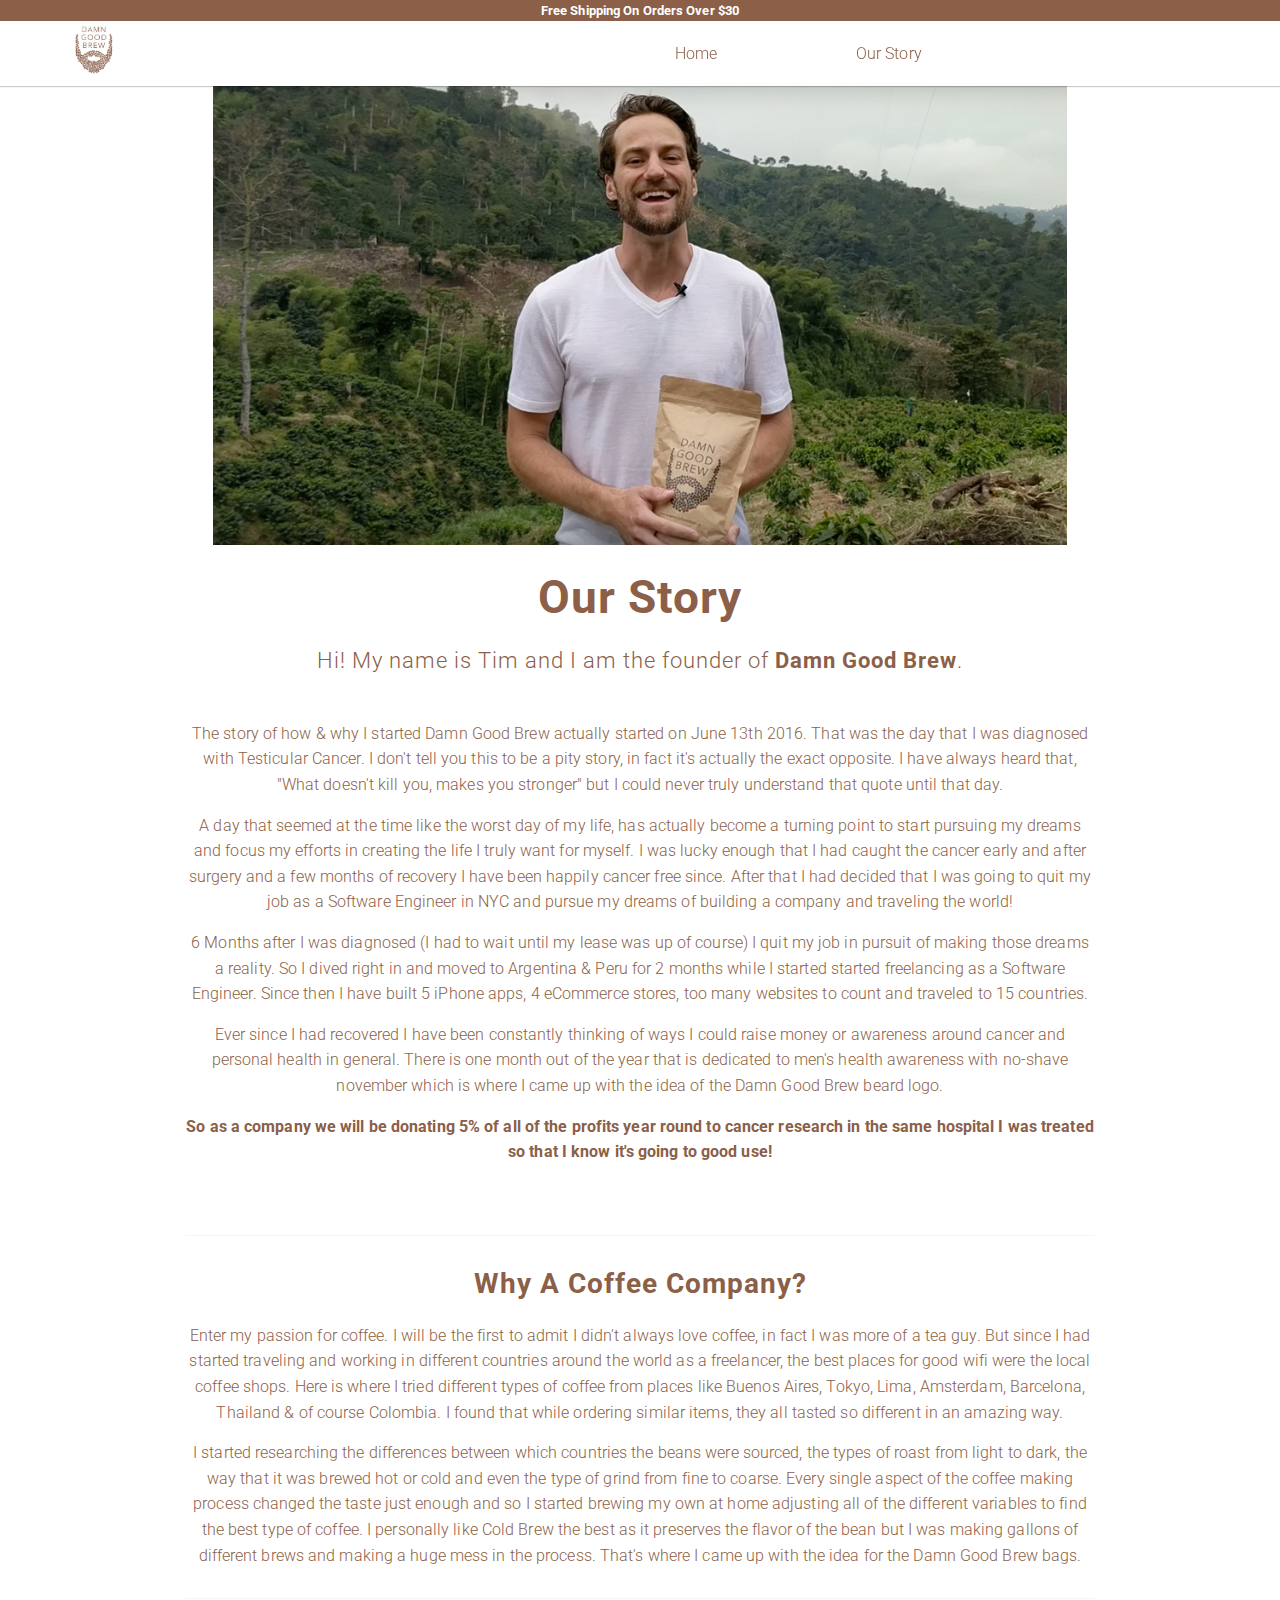
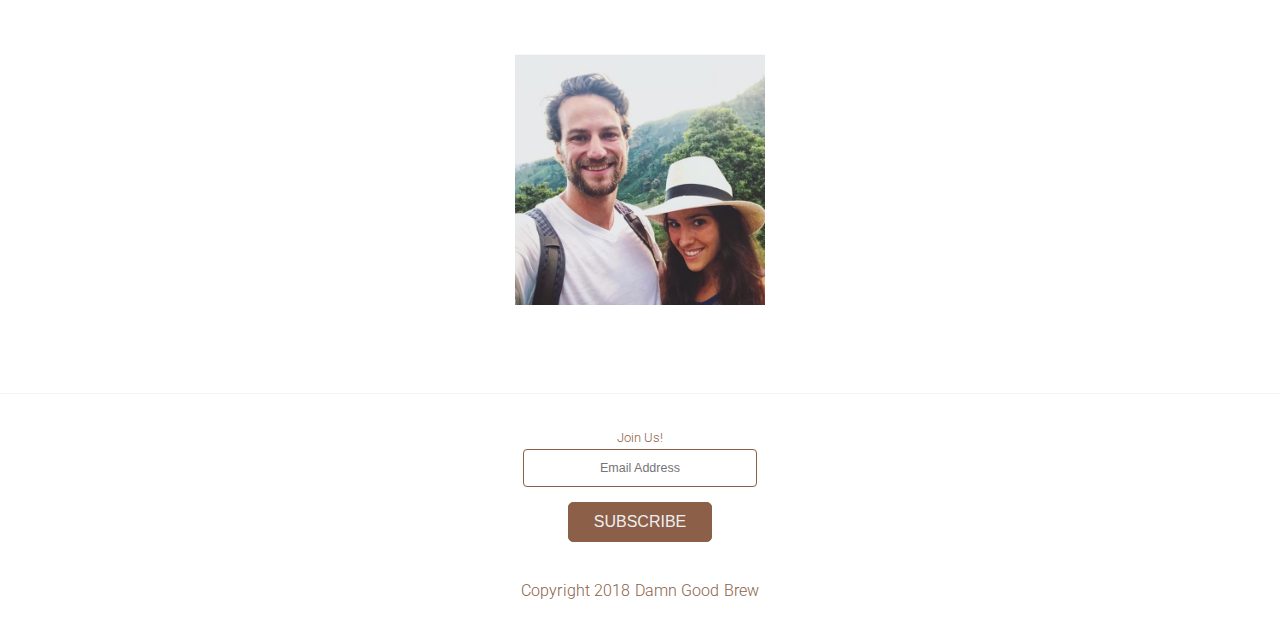
==== commit f281efb0: "addeed congrats page" ====
--- a/about.html
+++ b/about.html
@@ -16,7 +16,6 @@
 
 		<link href="https://fonts.googleapis.com/css?family=Roboto:300,500" rel="stylesheet">
 		<link rel="stylesheet" href="https://use.fontawesome.com/releases/v5.0.13/css/all.css" integrity="sha384-DNOHZ68U8hZfKXOrtjWvjxusGo9WQnrNx2sqG0tfsghAvtVlRW3tvkXWZh58N9jp" crossorigin="anonymous">
-		<link href="https://cdn.snipcart.com/themes/2.0/base/snipcart.min.css" type="text/css" rel="stylesheet" />
 
 		<!-- SEO meta tags -->
 		<title>About - DamnGoodBrew</title>
